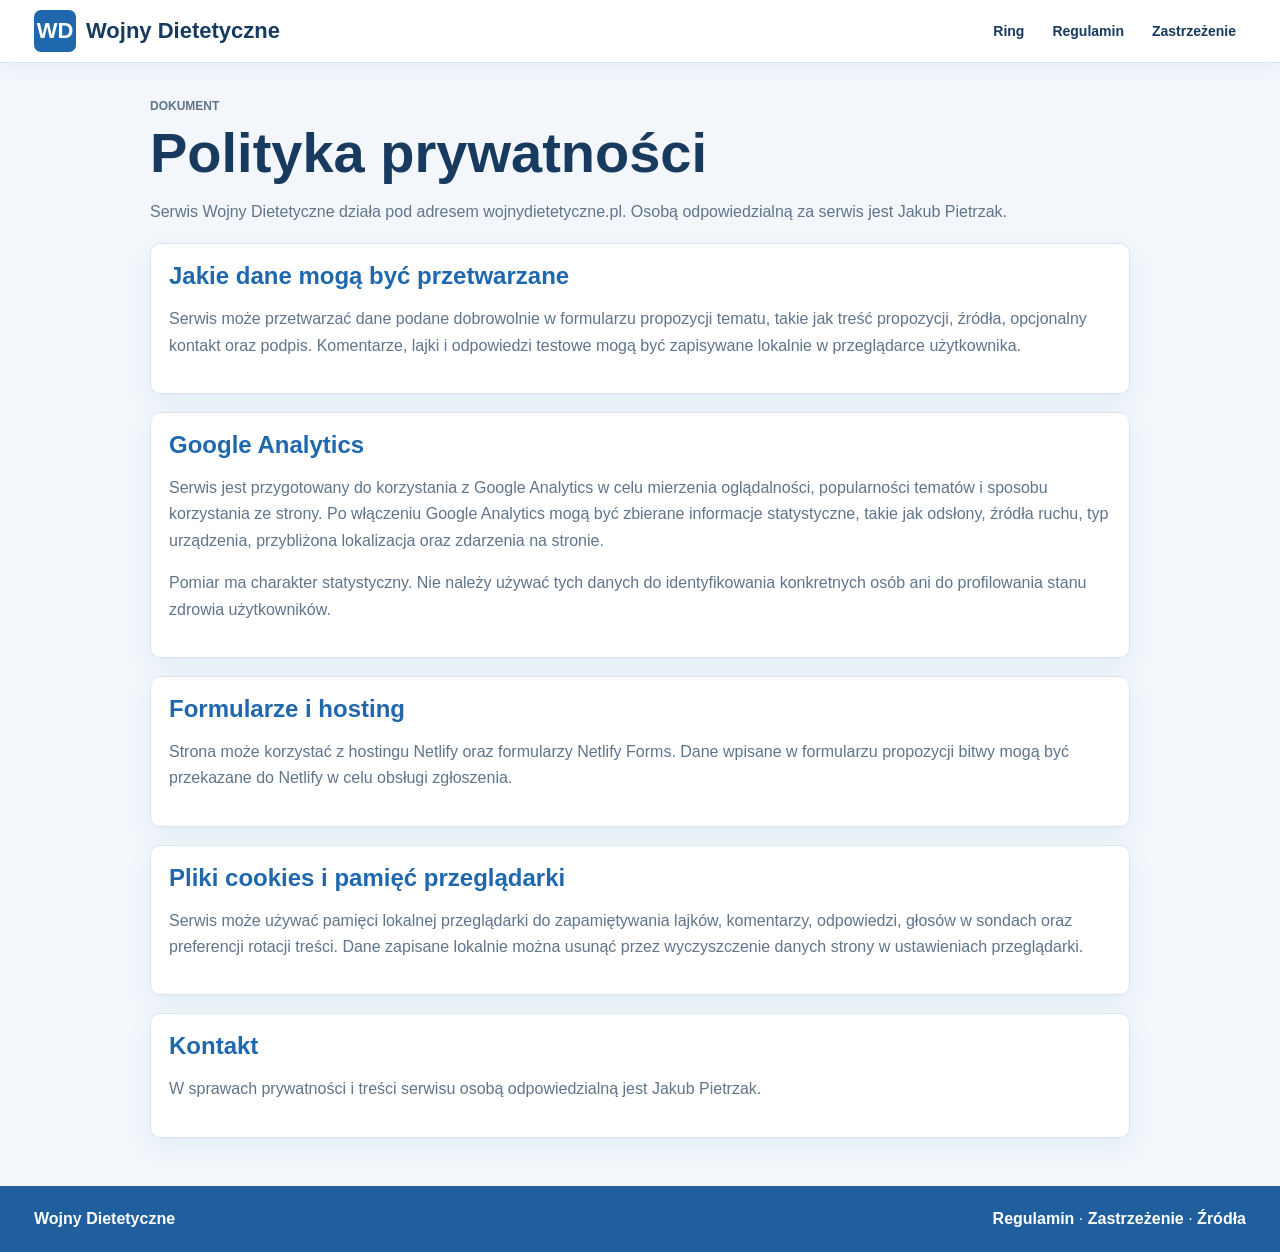
==== polityka-prywatnosci.html @ 00872879 "Add files via upload" ====
<!doctype html>
<html lang="pl">
<head>
  <meta charset="utf-8">
  <meta name="viewport" content="width=device-width, initial-scale=1">
  <title>Polityka prywatności - Wojny Dietetyczne</title>
  <link rel="icon" href="favicon.svg" type="image/svg+xml">
  <link rel="stylesheet" href="styles.css?v=202605041500">
</head>
<body>
  <header class="topbar">
    <a class="brand" href="index.html">
      <span class="brand-mark">WD</span>
      <span>Wojny Dietetyczne</span>
    </a>
    <nav class="nav">
      <a href="index.html#ring">Ring</a>
      <a href="regulamin.html">Regulamin</a>
      <a href="zastrzezenie.html">Zastrzeżenie</a>
    </nav>
  </header>

  <main class="legal-page">
    <p class="eyebrow">Dokument</p>
    <h1>Polityka prywatności</h1>
    <p>Serwis Wojny Dietetyczne działa pod adresem wojnydietetyczne.pl. Osobą odpowiedzialną za serwis jest Jakub Pietrzak.</p>

    <section>
      <h2>Jakie dane mogą być przetwarzane</h2>
      <p>Serwis może przetwarzać dane podane dobrowolnie w formularzu propozycji tematu, takie jak treść propozycji, źródła, opcjonalny kontakt oraz podpis. Komentarze, lajki i odpowiedzi testowe mogą być zapisywane lokalnie w przeglądarce użytkownika.</p>
    </section>

    <section>
      <h2>Google Analytics</h2>
      <p>Serwis jest przygotowany do korzystania z Google Analytics w celu mierzenia oglądalności, popularności tematów i sposobu korzystania ze strony. Po włączeniu Google Analytics mogą być zbierane informacje statystyczne, takie jak odsłony, źródła ruchu, typ urządzenia, przybliżona lokalizacja oraz zdarzenia na stronie.</p>
      <p>Pomiar ma charakter statystyczny. Nie należy używać tych danych do identyfikowania konkretnych osób ani do profilowania stanu zdrowia użytkowników.</p>
    </section>

    <section>
      <h2>Formularze i hosting</h2>
      <p>Strona może korzystać z hostingu Netlify oraz formularzy Netlify Forms. Dane wpisane w formularzu propozycji bitwy mogą być przekazane do Netlify w celu obsługi zgłoszenia.</p>
    </section>

    <section>
      <h2>Pliki cookies i pamięć przeglądarki</h2>
      <p>Serwis może używać pamięci lokalnej przeglądarki do zapamiętywania lajków, komentarzy, odpowiedzi, głosów w sondach oraz preferencji rotacji treści. Dane zapisane lokalnie można usunąć przez wyczyszczenie danych strony w ustawieniach przeglądarki.</p>
    </section>

    <section>
      <h2>Kontakt</h2>
      <p>W sprawach prywatności i treści serwisu osobą odpowiedzialną jest Jakub Pietrzak.</p>
    </section>
  </main>

  <footer class="footer">
    <strong>Wojny Dietetyczne</strong>
    <span><a href="regulamin.html">Regulamin</a> · <a href="zastrzezenie.html">Zastrzeżenie</a> · <a href="zrodla.html">Źródła</a></span>
  </footer>
  <script src="analytics.js?v=202605041500" charset="utf-8"></script>
</body>
</html>
---- styles.css ----
:root {
  --ink: #173a5e;
  --muted: #60748a;
  --line: #d9e3ee;
  --paper: #f3f7fb;
  --panel: #ffffff;
  --red: #d84a55;
  --blue: #1f68ad;
  --gold: #f2b84b;
  --green: #34875d;
  --soft-blue: #eaf3fb;
  --radius: 10px;
  --radius-small: 7px;
  --shadow: 0 10px 24px rgba(30, 78, 120, .08);
}

* {
  box-sizing: border-box;
}

body {
  margin: 0;
  color: var(--ink);
  background: var(--paper);
  font-family: Arial, Helvetica, sans-serif;
}

a {
  color: inherit;
  text-decoration: none;
}

.info-strip {
  display: flex;
  justify-content: center;
  gap: 12px;
  padding: 7px 14px;
  color: white;
  background: #1f5f9d;
  font-size: 13px;
}

.info-strip strong {
  color: var(--gold);
}

.topbar {
  position: sticky;
  top: 0;
  z-index: 10;
  display: flex;
  align-items: center;
  justify-content: space-between;
  gap: 18px;
  padding: 10px clamp(14px, 3vw, 34px);
  border-bottom: 1px solid var(--line);
  background: rgba(255, 255, 255, .96);
  backdrop-filter: blur(10px);
  box-shadow: 0 4px 18px rgba(31, 104, 173, .07);
}

.brand {
  display: flex;
  align-items: center;
  gap: 10px;
  font-size: 22px;
  font-weight: 900;
  letter-spacing: 0;
}

.brand-mark {
  display: grid;
  place-items: center;
  width: 42px;
  height: 42px;
  color: white;
  background: var(--blue);
  border-radius: var(--radius-small);
  font-weight: 900;
}

.nav {
  display: flex;
  flex-wrap: wrap;
  gap: 8px;
  font-size: 14px;
  font-weight: 700;
}

.nav a {
  padding: 9px 10px;
  border-radius: var(--radius-small);
}

.nav a:hover {
  background: var(--soft-blue);
}

.category-nav {
  display: flex;
  justify-content: center;
  gap: 2px;
  overflow-x: auto;
  padding: 0 clamp(14px, 3vw, 34px);
  background: #fff;
  border-bottom: 1px solid var(--line);
  scrollbar-width: none;
}

.category-nav a {
  flex: 0 0 auto;
  padding: 11px 14px;
  color: var(--ink);
  font-size: 13px;
  font-weight: 900;
  text-transform: uppercase;
}

.category-nav a:first-child {
  color: white;
  background: var(--blue);
  border-radius: 0 0 var(--radius-small) var(--radius-small);
}

main {
  width: min(1320px, calc(100% - 24px));
  margin: 0 auto;
}

.hero-news {
  display: grid;
  grid-template-columns: minmax(0, 1fr) 330px;
  gap: 18px;
  align-items: start;
  padding: 12px 0;
}

.hero-main {
  display: grid;
  gap: 18px;
  min-width: 0;
}

.lead-story,
.motto,
.side-promos,
.contradiction-map,
.sources-panel,
.poll-panel,
.comments-panel,
.admin-intro,
.admin-form,
.output-panel {
  background: var(--panel);
  border: 1px solid var(--line);
  border-radius: var(--radius);
  box-shadow: var(--shadow);
}

.lead-link {
  position: relative;
  display: grid;
  aspect-ratio: 16 / 9;
  min-height: 0;
  height: auto;
  overflow: hidden;
  border-radius: inherit;
}

.lead-image {
  position: relative;
  grid-area: 1 / 1;
}

.lead-image::after {
  content: "";
  position: absolute;
  inset: 0;
  z-index: 1;
  background:
    linear-gradient(180deg, rgba(23, 58, 94, .04) 0%, rgba(20, 54, 88, .34) 46%, rgba(12, 34, 58, .82) 100%),
    linear-gradient(90deg, rgba(12, 34, 58, .72) 0%, rgba(12, 34, 58, .18) 62%, rgba(12, 34, 58, .04) 100%);
}

.lead-image img,
.thumb img,
.war-photo img {
  display: block;
  width: 100%;
  height: 100%;
  object-fit: cover;
}

.lead-copy {
  position: relative;
  z-index: 2;
  grid-area: 1 / 1;
  align-self: end;
  width: min(760px, calc(100% - 28px));
  margin: 0 0 clamp(14px, 2vw, 24px) clamp(14px, 2vw, 24px);
  padding: clamp(16px, 3vw, 28px);
  color: white;
  background: linear-gradient(135deg, rgba(18, 54, 88, .78), rgba(31, 104, 173, .48));
  border: 1px solid rgba(255, 255, 255, .18);
  border-radius: var(--radius);
  text-shadow: 0 2px 12px rgba(9, 31, 53, .55);
  backdrop-filter: blur(2px);
}

.lead-copy h1 {
  max-width: 780px;
  margin: 12px 0;
  font-size: clamp(30px, 3.2vw, 44px);
  line-height: 1.04;
}

.lead-copy .scoreline {
  color: #fff;
}

.lead-copy p {
  max-width: 760px;
  margin: 0 0 12px;
  color: rgba(255, 255, 255, .92);
  font-size: 18px;
  line-height: 1.45;
}

.motto {
  padding: 16px;
  border-top: 4px solid var(--blue);
}

.motto h1,
.admin-intro h1 {
  margin: 8px 0 14px;
  font-size: 22px;
  line-height: 1.08;
}

.motto p,
.admin-intro p,
.section-head p,
.poll-panel p,
.output-panel p {
  color: var(--muted);
  line-height: 1.55;
}

.side-promos {
  display: grid;
  grid-template-columns: repeat(2, minmax(0, 1fr));
  gap: 18px;
  min-height: 0;
  padding: 0;
  overflow: hidden;
  background: transparent;
  border: 0;
  box-shadow: none;
}

.right-rail,
.desk-rail {
  display: grid;
  gap: 12px;
  align-content: stretch;
}

.right-rail {
  min-height: 0;
  grid-template-rows: none;
}

.right-rail .motto,
.right-rail .ranking-box {
  min-height: 0;
}

.ranking-box,
.editorial-box {
  padding: 16px;
  background: #fff;
  border: 1px solid var(--line);
  border-top: 4px solid var(--blue);
  border-radius: var(--radius);
  box-shadow: var(--shadow);
}

.ranking-box h2,
.editorial-box h2 {
  margin: 6px 0 12px;
  font-size: 22px;
  line-height: 1.08;
}

#rankingList {
  display: grid;
  gap: 16px;
}

.editorial-box p {
  color: var(--muted);
  line-height: 1.5;
}

.ranking-item {
  display: grid;
  grid-template-columns: 32px 1fr;
  gap: 10px;
  padding: 9px 0;
  border-top: 1px solid var(--line);
}

.ranking-item b {
  color: var(--blue);
  font-size: 28px;
  line-height: 1;
}

.ranking-item span {
  font-weight: 900;
  line-height: 1.18;
}

.ranking-item em {
  grid-column: 2;
  color: var(--muted);
  font-size: 12px;
  font-style: normal;
  font-weight: 700;
}

.topic-card {
  display: grid;
  grid-template-rows: 145px 1fr;
  min-height: 270px;
  overflow: hidden;
  background: white;
  border: 1px solid var(--line);
  border-radius: var(--radius);
  box-shadow: var(--shadow);
}

.topic-card.small {
  grid-template-columns: 120px 1fr;
  grid-template-rows: 1fr;
  min-height: 125px;
  border: 0;
  border-bottom: 1px solid var(--line);
  border-radius: 0;
  box-shadow: none;
}

.topic-card.underlead {
  aspect-ratio: 16 / 9;
  grid-template-rows: 1fr;
  min-height: 0;
}

.topic-card.underlead .thumb,
.topic-card.underlead .card-body {
  grid-area: 1 / 1;
}

.topic-card.underlead .thumb {
  position: relative;
  z-index: 0;
}

.topic-card.underlead .thumb::after {
  content: "";
  position: absolute;
  inset: 0;
  z-index: 1;
  background: linear-gradient(180deg, rgba(23, 58, 94, .02), rgba(12, 34, 58, .78));
}

.topic-card.underlead .card-body {
  position: relative;
  z-index: 2;
  grid-template-rows: auto auto auto auto auto;
  align-self: end;
  align-content: end;
  min-height: 100%;
  padding: 16px;
  color: white;
  text-shadow: 0 2px 10px rgba(9, 31, 53, .52);
}

.topic-card.underlead .card-body strong {
  color: white;
}

.topic-card.underlead .kicker,
.topic-card.underlead .scoreline {
  color: rgba(255, 255, 255, .9);
}

.topic-card.rail {
  grid-template-columns: 132px 1fr;
  grid-template-rows: 1fr;
  column-gap: 14px;
  min-height: 88px;
  border: 0;
  box-shadow: none;
}

.topic-card.rail .card-body {
  padding: 2px 0 0;
  align-content: start;
}

.topic-card.rail .badge,
.topic-card.rail .kicker,
.topic-card.rail .scoreline {
  display: none;
}

.topic-card.rail .card-body strong {
  font-size: 16px;
  line-height: 1.2;
}

.topic-card.rail .thumb {
  border-radius: var(--radius-small);
  overflow: hidden;
}

.topic-card.large {
  min-height: 304px;
}

.topic-card .thumb {
  display: block;
  min-height: 0;
  background: #dfe9f3;
}

.topic-card.small .thumb {
  min-height: 0;
}

.card-body {
  display: grid;
  grid-template-rows: auto auto 1fr auto auto;
  gap: 7px;
  padding: 12px;
}

.card-body strong {
  font-size: 20px;
  line-height: 1.08;
}

.topic-card.small .card-body strong {
  font-size: 15px;
}

.kicker {
  color: var(--muted);
  font-size: 14px;
  line-height: 1.35;
}

.badge {
  display: inline-flex;
  width: fit-content;
  padding: 5px 8px;
  color: white;
  background: var(--blue);
  font-size: 12px;
  font-weight: 900;
  text-transform: uppercase;
  border-radius: var(--radius-small);
}

.scoreline {
  display: flex;
  flex-wrap: wrap;
  gap: 10px;
  color: #f0f0f0;
  font-size: 13px;
  font-weight: 700;
}

.debate-score {
  display: grid;
  gap: 5px;
  align-self: end;
}

.winner-label {
  color: var(--blue);
  font-size: 13px;
  font-weight: 900;
  line-height: 1.15;
}

.score-bars {
  display: flex;
  height: 8px;
  overflow: hidden;
  background: #dce9f5;
  border-radius: 999px;
}

.score-bars i {
  display: block;
  min-width: 4px;
}

.score-bars .side-a {
  background: #2f78bd;
}

.score-bars .side-b {
  background: #cf5c4b;
}

.score-values {
  display: flex;
  justify-content: space-between;
  gap: 8px;
  color: var(--muted);
  font-size: 12px;
  line-height: 1.15;
}

.score-values b {
  font-weight: 900;
}

.lead-copy .debate-score {
  max-width: 430px;
}

.lead-copy .winner-label,
.topic-card.underlead .winner-label {
  color: #fff;
}

.lead-copy .score-bars,
.topic-card.underlead .score-bars {
  background: rgba(255, 255, 255, .3);
}

.lead-copy .score-values,
.topic-card.underlead .score-values {
  color: rgba(255, 255, 255, .92);
}

.debate-score.compact {
  margin-top: 4px;
}

.debate-score.compact .score-values {
  display: none;
}

.topic-card .scoreline,
.poll-panel p {
  color: var(--muted);
}

.topic-card:hover {
  transform: translateY(-2px);
  box-shadow: 0 14px 30px rgba(31, 104, 173, .15);
}

.topic-card {
  transition: transform .18s ease, box-shadow .18s ease;
}

.ticker {
  display: flex;
  gap: 12px;
  align-items: center;
  overflow: hidden;
  padding: 10px 12px;
  background: #1f5f9d;
  color: white;
  border-radius: var(--radius);
}

.ticker span {
  flex: 0 0 auto;
  color: var(--gold);
  font-weight: 900;
}

#tickerItems {
  display: flex;
  gap: 18px;
  overflow-x: auto;
  scrollbar-width: none;
  white-space: nowrap;
  font-size: 14px;
  font-weight: 700;
}

.section-head {
  display: flex;
  align-items: end;
  justify-content: space-between;
  gap: 18px;
  padding: 24px 0 10px;
  margin-bottom: 10px;
  border-bottom: 3px solid var(--blue);
}

.section-head.compact {
  align-items: start;
  padding: 0 0 18px;
}

.section-head h2,
.sources-panel h2,
.poll-panel h2,
.comments-panel h2,
.output-panel h2 {
  margin: 0;
  font-size: clamp(26px, 3vw, 40px);
  line-height: 1.05;
}

.eyebrow {
  margin: 0;
  color: var(--blue);
  font-size: 12px;
  font-weight: 900;
  text-transform: uppercase;
}

.ghost-button,
.primary-button,
.poll-button,
.like-button,
.danger-button {
  border: 0;
  cursor: pointer;
  font: inherit;
  font-weight: 900;
}

.ghost-button {
  padding: 12px 14px;
  background: white;
  border: 1px solid var(--line);
  border-radius: var(--radius-small);
  color: var(--ink);
}

.primary-button {
  padding: 13px 18px;
  color: white;
  background: var(--blue);
  border-radius: var(--radius-small);
}

.danger-button {
  padding: 12px 14px;
  color: white;
  background: #9d3b48;
  border-radius: var(--radius-small);
}

.topic-grid {
  display: grid;
  grid-template-columns: repeat(3, minmax(0, 1fr));
  grid-auto-flow: dense;
  gap: 18px;
}

.topic-grid .topic-card:nth-child(1),
.topic-grid .topic-card:nth-child(6) {
  grid-column: span 1;
}

.news-layout {
  display: block;
}

.editorial-box {
  position: sticky;
  top: 112px;
}

.photo-box {
  position: static;
  border-top-color: var(--red);
}

.load-row {
  display: flex;
  justify-content: center;
  padding: 22px 0 36px;
}

.contradiction-map {
  margin-bottom: 34px;
  padding: clamp(16px, 3vw, 28px);
}

.battle-proposal {
  display: grid;
  grid-template-columns: minmax(260px, .9fr) minmax(320px, 1.4fr);
  gap: 18px;
  margin-bottom: 34px;
  padding: clamp(18px, 3vw, 28px);
  background: white;
  border: 1px solid var(--line);
  border-top: 5px solid var(--blue);
  border-radius: var(--radius);
  box-shadow: var(--shadow);
}

.proposal-copy h2 {
  margin: 6px 0 12px;
  color: var(--blue-dark);
  font-size: clamp(28px, 4vw, 44px);
  line-height: 1;
}

.proposal-copy p {
  color: var(--muted);
  line-height: 1.55;
}

.proposal-form {
  display: grid;
  gap: 10px;
}

.proposal-form label {
  display: grid;
  gap: 6px;
  color: var(--blue-dark);
  font-weight: 900;
}

.proposal-row {
  display: grid;
  grid-template-columns: repeat(2, minmax(0, 1fr));
  gap: 10px;
}

.hidden-field {
  display: none;
}

.proposal-status {
  min-height: 20px;
  margin: 0;
  color: #2c7d55;
  font-weight: 900;
  line-height: 1.35;
}

.map-nodes {
  display: grid;
  grid-template-columns: repeat(7, minmax(0, 1fr));
  gap: 10px;
  margin-bottom: 18px;
}

.map-node {
  min-height: 92px;
  padding: 12px;
  color: white;
  background: var(--blue);
  border-radius: var(--radius);
}

.map-node strong {
  display: block;
  margin-bottom: 8px;
  font-size: 20px;
}

.map-node span {
  font-size: 12px;
  font-weight: 700;
}

.tone-1 { background: var(--red); }
.tone-2 { background: var(--blue); }
.tone-3 { background: var(--green); }
.tone-4 { background: #6f6db2; }

.map-links {
  display: grid;
  grid-template-columns: repeat(2, minmax(0, 1fr));
  gap: 8px;
}

.map-link {
  display: grid;
  grid-template-columns: 1fr auto 1fr;
  align-items: center;
  gap: 10px;
  padding: 10px;
  background: #f8fbfe;
  border: 1px solid var(--line);
  border-radius: var(--radius-small);
  font-size: 13px;
}

.map-link em {
  color: var(--red);
  font-style: normal;
  font-weight: 900;
}

.detail-shell {
  padding: 18px 0 34px;
}

.war-hero {
  display: grid;
  grid-template-columns: minmax(0, 1.2fr) minmax(320px, .8fr);
  min-height: 460px;
  background: linear-gradient(135deg, #1f5f9d, #173a5e);
  border-radius: var(--radius);
  overflow: hidden;
  box-shadow: var(--shadow);
}

.war-photo {
  min-height: 360px;
  background: #dfe9f3;
}

.war-title {
  display: flex;
  flex-direction: column;
  justify-content: center;
  gap: 12px;
  padding: clamp(22px, 4vw, 42px);
  color: white;
}

.war-title h1 {
  margin: 0;
  font-size: clamp(36px, 5vw, 64px);
  line-height: .95;
}

.war-title h2 {
  max-width: 720px;
  margin: 0;
  color: #f5b301;
  font-size: clamp(20px, 2.4vw, 31px);
  line-height: 1.15;
}

.war-title p {
  line-height: 1.55;
}

.versus {
  display: grid;
  grid-template-columns: 1fr auto 1fr;
  align-items: center;
  gap: 12px;
  margin-top: 10px;
  font-weight: 900;
}

.versus span {
  padding: 14px;
  text-align: center;
  background: rgba(255,255,255,.1);
  border-radius: var(--radius-small);
}

.versus b {
  display: grid;
  place-items: center;
  width: 54px;
  height: 54px;
  border-radius: 50%;
  color: var(--ink);
  background: var(--gold);
}

.argument-ring {
  display: grid;
  grid-template-columns: repeat(2, minmax(0, 1fr));
  gap: 14px;
  margin: 14px 0;
}

.corner {
  padding: clamp(18px, 3vw, 28px);
  background: white;
  border: 1px solid var(--line);
  border-radius: var(--radius);
  box-shadow: var(--shadow);
}

.corner h2 {
  margin: 0 0 16px;
  font-size: 28px;
}

.corner h3 {
  margin: -8px 0 18px;
  color: var(--muted);
  font-size: 15px;
  line-height: 1.3;
}

.corner p {
  padding: 13px 0;
  margin: 0;
  border-top: 1px solid var(--line);
  line-height: 1.5;
}

.corner.red {
  border-top: 6px solid var(--blue);
}

.corner.blue {
  border-top: 6px solid #75a9d8;
}

.conflict-panel {
  display: grid;
  grid-template-columns: minmax(0, 1fr) minmax(280px, .52fr);
  gap: 14px;
  margin: 14px 0;
}

.conflict-panel > div,
.conflict-panel > aside {
  padding: clamp(18px, 3vw, 28px);
  background: white;
  border: 1px solid var(--line);
  border-radius: var(--radius);
  box-shadow: var(--shadow);
}

.conflict-panel > div {
  border-top: 6px solid var(--gold);
}

.conflict-panel > aside {
  color: white;
  background: linear-gradient(135deg, #1f5f9d, #173a5e);
  border-color: transparent;
}

.conflict-panel h2 {
  margin: 0 0 14px;
  font-size: 28px;
}

.conflict-panel p {
  margin: 0;
  padding: 12px 0;
  border-top: 1px solid var(--line);
  line-height: 1.5;
}

.conflict-panel aside p {
  border-color: rgba(255, 255, 255, .18);
}

.conflict-panel strong {
  display: block;
  margin-top: 18px;
  padding: 14px;
  color: var(--ink);
  background: var(--gold);
  border-radius: var(--radius-small);
  line-height: 1.35;
}

.sources-panel,
.poll-panel,
.comments-panel,
.admin-intro,
.admin-form,
.output-panel {
  margin-top: 14px;
  padding: clamp(18px, 3vw, 28px);
}

.source-list {
  display: grid;
  grid-template-columns: repeat(3, minmax(0, 1fr));
  gap: 10px;
  margin-top: 16px;
}

.source-list a {
  padding: 14px;
  background: #f8fbfe;
  border-left: 5px solid var(--blue);
  border-radius: var(--radius-small);
  font-weight: 800;
  line-height: 1.35;
}

.poll-actions {
  display: grid;
  grid-template-columns: repeat(2, minmax(0, 1fr));
  gap: 10px;
  margin: 16px 0;
}

.poll-button {
  padding: 16px;
  color: white;
  background: var(--blue);
  border-radius: var(--radius-small);
}

.poll-button:first-child {
  background: #2f78ba;
}

.poll-button:disabled {
  opacity: .7;
  cursor: default;
}

.poll-bars {
  display: grid;
  gap: 10px;
}

.poll-bars div {
  position: relative;
  display: grid;
  grid-template-columns: 1fr auto;
  gap: 10px;
  padding: 11px;
  overflow: hidden;
  background: #edf4fb;
  border-radius: var(--radius-small);
  font-weight: 900;
}

.poll-bars i {
  position: absolute;
  inset: 0 auto 0 0;
  z-index: 0;
  background: rgba(31, 104, 173, .16);
}

.poll-bars span,
.poll-bars strong {
  z-index: 1;
}

.comment-form,
.admin-form {
  display: grid;
  gap: 10px;
}

.comment-form {
  grid-template-columns: 220px 1fr auto;
  margin: 16px 0;
}

.comment-side-picker {
  grid-column: 1 / -1;
  display: grid;
  grid-template-columns: repeat(2, minmax(0, 1fr));
  gap: 10px;
  border: 0;
  padding: 0;
  margin: 0;
}

.comment-side-picker legend {
  grid-column: 1 / -1;
  margin-bottom: 2px;
  font-weight: 900;
}

.comment-side-picker label {
  display: flex;
  align-items: center;
  gap: 8px;
  padding: 12px;
  border: 1px solid var(--line);
  background: #f8fbfe;
  border-radius: var(--radius-small);
  font-weight: 900;
  cursor: pointer;
}

.comment-side-picker input {
  width: auto;
}

input,
textarea {
  width: 100%;
  border: 1px solid var(--line);
  padding: 12px;
  font: inherit;
  background: white;
  border-radius: var(--radius-small);
  color: var(--ink);
}

textarea {
  min-height: 120px;
  resize: vertical;
}

.comment-list {
  display: grid;
  gap: 10px;
}

.comment-columns {
  display: grid;
  grid-template-columns: repeat(2, minmax(0, 1fr));
  gap: 14px;
  align-items: start;
}

.comment-column {
  display: grid;
  gap: 10px;
  min-width: 0;
}

.comment-column-head {
  border-top: 5px solid var(--blue);
  padding: 12px;
  background: #f8fbfe;
  border-left: 1px solid var(--line);
  border-right: 1px solid var(--line);
  border-bottom: 1px solid var(--line);
  border-radius: var(--radius) var(--radius) 0 0;
}

.comment-column.red .comment-column-head {
  border-top-color: var(--blue);
}

.comment-column.blue .comment-column-head {
  border-top-color: #75a9d8;
}

.comment-column-head span,
.comment-column-head small {
  display: block;
  color: var(--muted);
  font-weight: 900;
}

.comment-column-head h3 {
  margin: 5px 0;
  font-size: 20px;
  line-height: 1.1;
}

.comment {
  display: grid;
  grid-template-columns: 1fr auto;
  gap: 14px;
  padding: 14px;
  background: #f8fbfe;
  border: 1px solid var(--line);
  border-radius: var(--radius-small);
}

.comment.top-comment {
  background: white;
  border-color: #c7d9ea;
  box-shadow: 0 10px 22px rgba(31, 104, 173, .11);
}

.comment em {
  display: inline-block;
  margin-bottom: 6px;
  color: var(--blue);
  font-style: normal;
  font-size: 12px;
  font-weight: 900;
  text-transform: uppercase;
}

.comment p {
  margin: 6px 0 0;
  color: var(--muted);
  line-height: 1.45;
}

.reply-thread {
  display: grid;
  gap: 8px;
  margin-top: 12px;
  padding-left: 12px;
  border-left: 3px solid #c9dceb;
}

.comment-reply {
  padding: 10px;
  background: white;
  border: 1px solid var(--line);
  border-radius: var(--radius-small);
}

.comment-reply strong {
  color: var(--blue);
  font-size: 14px;
}

.comment-reply p {
  margin-top: 4px;
  font-size: 14px;
}

.reply-form {
  display: grid;
  grid-template-columns: 120px 1fr auto;
  gap: 7px;
  align-items: start;
}

.reply-form input {
  padding: 10px;
  font-size: 13px;
}

.reply-form button {
  padding: 10px 12px;
  color: white;
  background: #366f9f;
  border-radius: var(--radius-small);
  font-size: 13px;
  font-weight: 900;
}

.empty-comments {
  margin: 0;
  padding: 14px;
  color: var(--muted);
  background: #f8fbfe;
  border: 1px dashed var(--line);
  border-radius: var(--radius-small);
}

.like-button {
  display: inline-flex;
  align-items: center;
  gap: 6px;
  align-self: start;
  padding: 10px 12px;
  color: white;
  background: var(--blue);
  border-radius: var(--radius-small);
}

.like-button span {
  font-size: 16px;
  line-height: 1;
}

.like-button:disabled {
  opacity: .58;
  cursor: default;
  background: #7f97ad;
}

.admin-shell {
  max-width: 920px;
  padding: 22px 0 38px;
}

.admin-form label {
  display: grid;
  gap: 7px;
  font-weight: 900;
}

#generatedOutput {
  min-height: 360px;
  font-family: Consolas, monospace;
  font-size: 13px;
}

.editor-shell {
  width: min(1380px, calc(100% - 24px));
  padding: 18px 0 42px;
}

.editor-intro {
  display: flex;
  align-items: end;
  justify-content: space-between;
  gap: 18px;
  padding: 18px;
  background: white;
  border: 1px solid var(--line);
  border-top: 5px solid var(--blue);
  border-radius: var(--radius);
  box-shadow: var(--shadow);
}

.editor-intro h1 {
  margin: 6px 0 8px;
  font-size: clamp(30px, 4vw, 48px);
  line-height: 1;
}

.editor-intro p {
  max-width: 780px;
  margin: 0;
  color: var(--muted);
  line-height: 1.5;
}

.editor-actions {
  display: flex;
  flex-wrap: wrap;
  gap: 8px;
}

.editor-grid {
  display: grid;
  grid-template-columns: 270px minmax(0, 1fr) 330px;
  gap: 12px;
  margin-top: 12px;
}

.topic-manager,
.editor-form,
.editor-preview {
  background: white;
  border: 1px solid var(--line);
  border-radius: var(--radius);
  box-shadow: var(--shadow);
}

.topic-manager,
.editor-preview {
  align-self: start;
  position: sticky;
  top: 112px;
  padding: 14px;
}

.manager-head {
  display: flex;
  align-items: center;
  justify-content: space-between;
  gap: 12px;
}

.manager-head h2,
.editor-preview h2,
.export-box h2 {
  margin: 0 0 10px;
  font-size: 22px;
}

.manager-head span {
  color: var(--muted);
  font-size: 12px;
  font-weight: 900;
}

.topic-list-editor {
  display: grid;
  gap: 7px;
  margin-top: 10px;
  max-height: 68vh;
  overflow: auto;
}

.editor-topic {
  display: grid;
  gap: 5px;
  width: 100%;
  padding: 10px;
  text-align: left;
  background: #f8fbfe;
  border: 1px solid var(--line);
  border-radius: var(--radius-small);
  cursor: pointer;
}

.editor-topic.active {
  background: var(--soft-blue);
  border-color: var(--blue);
}

.editor-topic strong {
  line-height: 1.15;
}

.editor-topic span {
  color: var(--muted);
  font-size: 12px;
  font-weight: 900;
}

.editor-form {
  display: grid;
  gap: 12px;
  padding: 16px;
}

.editor-form label {
  display: grid;
  gap: 7px;
  font-weight: 900;
}

.editor-subsection {
  display: grid;
  gap: 12px;
  padding: 14px;
  background: #f8fbfe;
  border: 1px solid var(--line);
  border-radius: var(--radius);
}

.editor-subsection h2 {
  margin: 0;
  font-size: 22px;
}

.field-hint {
  margin: -4px 0 2px;
  color: var(--muted);
  font-size: 13px;
  line-height: 1.35;
}

.editor-form textarea {
  min-height: 92px;
}

.form-row {
  display: grid;
  gap: 10px;
}

.form-row.two {
  grid-template-columns: repeat(2, minmax(0, 1fr));
}

.form-row.three {
  grid-template-columns: repeat(3, minmax(0, 1fr));
}

select {
  width: 100%;
  border: 1px solid var(--line);
  padding: 12px;
  font: inherit;
  background: white;
  border-radius: var(--radius-small);
  color: var(--ink);
}

.editor-savebar {
  display: flex;
  align-items: center;
  gap: 12px;
  position: sticky;
  bottom: 0;
  padding: 12px 0 0;
  background: white;
  border-top: 1px solid var(--line);
  border-radius: 0 0 var(--radius) var(--radius);
}

#saveStatus {
  color: var(--green);
  font-weight: 900;
}

.editor-card-preview {
  min-height: 280px;
  margin-bottom: 14px;
}

.export-box {
  padding-top: 14px;
  margin-top: 14px;
  border-top: 1px solid var(--line);
}

.export-box p {
  color: var(--muted);
  line-height: 1.45;
}

#exportOutput,
#importInput {
  min-height: 160px;
  margin-top: 10px;
  font-family: Consolas, monospace;
  font-size: 12px;
}

.footer {
  display: flex;
  justify-content: space-between;
  gap: 16px;
  padding: 24px clamp(14px, 3vw, 34px);
  color: white;
  background: #1f5f9d;
}

.footer a {
  color: white;
  font-weight: 900;
}

.legal-page {
  width: min(980px, calc(100% - 28px));
  padding: 34px 0 48px;
}

.legal-page h1 {
  margin: 8px 0 18px;
  color: var(--blue-dark);
  font-size: clamp(34px, 5vw, 56px);
  line-height: 1;
}

.legal-page section {
  margin-top: 18px;
  padding: 18px;
  background: white;
  border: 1px solid var(--line);
  border-radius: var(--radius);
  box-shadow: 0 10px 24px rgba(31, 104, 173, .08);
}

.legal-page h2 {
  margin: 0 0 10px;
  color: var(--blue);
  font-size: 24px;
}

.legal-page p {
  color: var(--muted);
  line-height: 1.65;
}

.reference-list {
  display: grid;
  gap: 10px;
}

.reference-list a {
  padding: 12px;
  background: #f8fbfe;
  border-left: 5px solid var(--blue);
  border-radius: var(--radius-small);
  font-weight: 900;
}

@media (max-width: 1040px) {
  .hero-news,
  .war-hero,
  .news-layout,
  .editor-grid {
    grid-template-columns: 1fr;
  }

  .desk-rail {
    display: none;
  }

  .topic-manager,
  .editor-preview {
    position: static;
  }

  .side-promos,
  .topic-grid {
    grid-template-columns: repeat(2, minmax(0, 1fr));
  }

  .side-promos,
  .right-rail {
    min-height: 0;
    grid-template-rows: none;
  }

  .topic-card.small {
    grid-template-columns: 130px 1fr;
  }

  .topic-card.rail {
    grid-template-columns: 150px 1fr;
    min-height: 104px;
  }

  .map-nodes {
    grid-template-columns: repeat(4, minmax(0, 1fr));
  }
}

@media (max-width: 720px) {
  main {
    width: min(100% - 20px, 1220px);
  }

  .topbar,
  .footer,
  .section-head,
  .editor-intro,
  .battle-proposal,
  .argument-ring,
  .conflict-panel,
  .poll-actions,
  .comment-form,
  .comment-side-picker,
  .comment-columns,
  .comment,
  .reply-form,
  .map-links {
    grid-template-columns: 1fr;
  }

  .topbar,
  .footer,
  .section-head,
  .editor-intro {
    align-items: start;
    flex-direction: column;
  }

  .form-row.two,
  .form-row.three {
    grid-template-columns: 1fr;
  }

  .lead-link {
    min-height: 0;
  }

  .side-promos,
  .topic-grid,
  .proposal-row,
  .source-list,
  .map-nodes {
    grid-template-columns: 1fr;
  }

  .topic-card {
    grid-template-rows: 190px 1fr;
    min-height: 0;
  }

  .topic-card.small,
  .topic-card.rail {
    grid-template-columns: 130px 1fr;
    min-height: 130px;
  }

  .topic-card.underlead {
    grid-template-rows: 1fr;
    min-height: 0;
  }

  .topic-grid .topic-card:nth-child(1),
  .topic-grid .topic-card:nth-child(6) {
    grid-column: span 1;
  }

  .map-link {
    grid-template-columns: 1fr;
  }

  .war-title h1,
  .lead-copy h1 {
    font-size: 36px;
  }
}
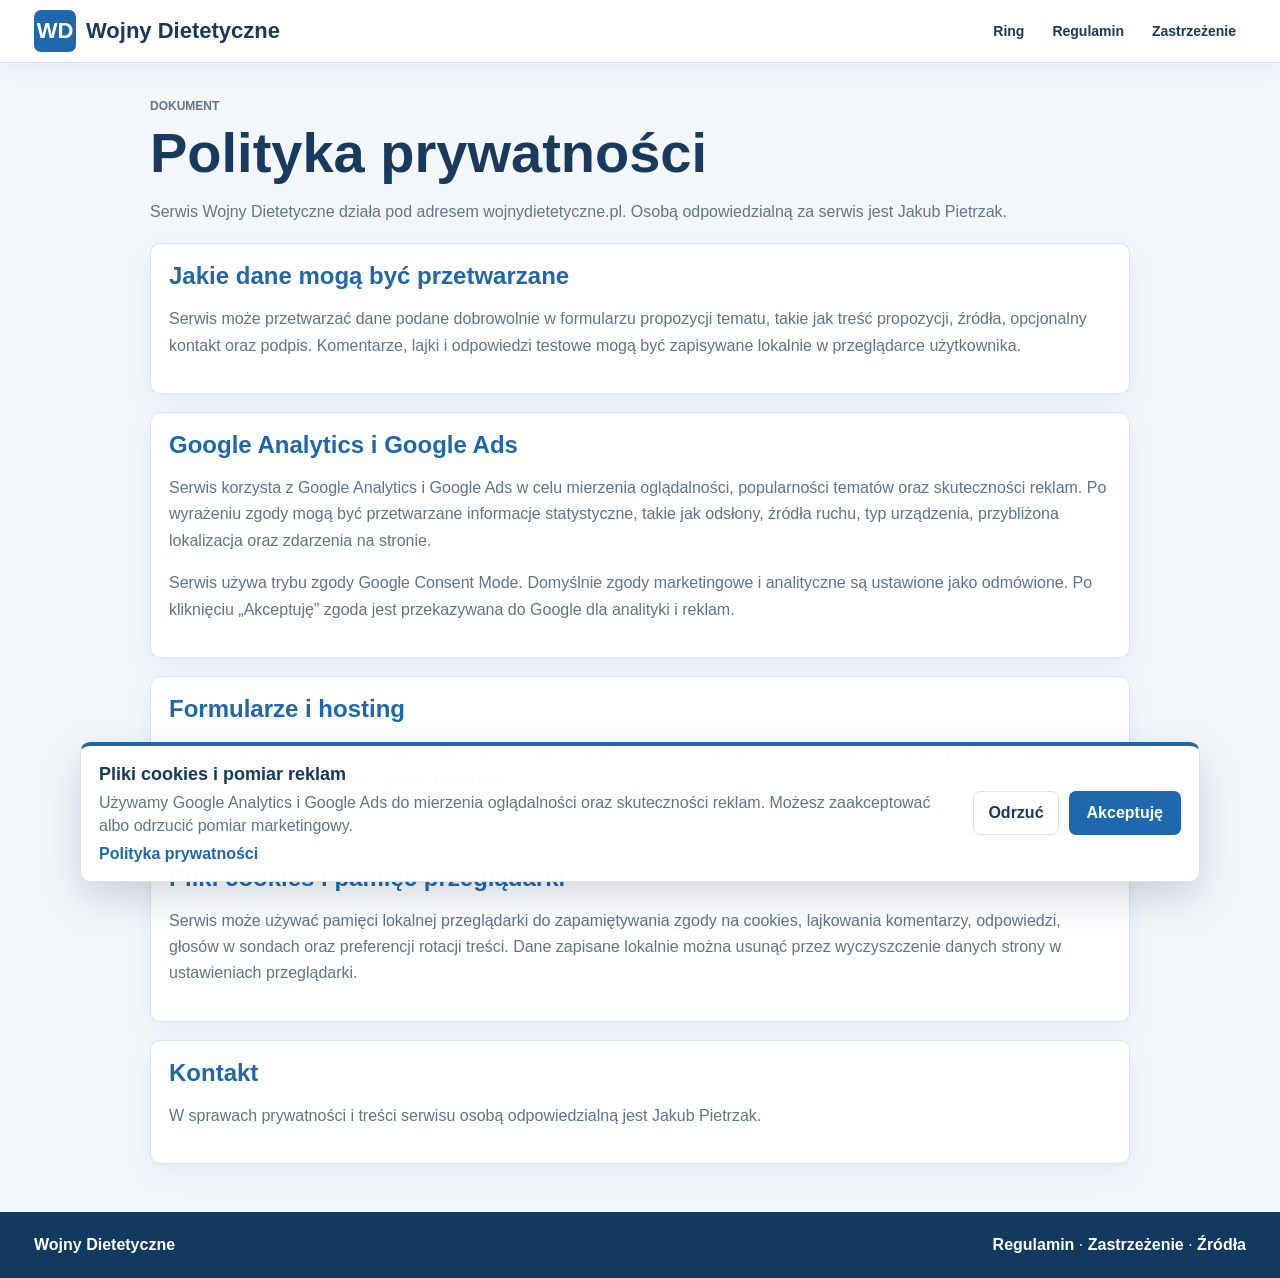
==== commit aa18f72f: "Add files via upload" ====
--- a/polityka-prywatnosci.html
+++ b/polityka-prywatnosci.html
@@ -5,7 +5,7 @@
   <meta name="viewport" content="width=device-width, initial-scale=1">
   <title>Polityka prywatności - Wojny Dietetyczne</title>
   <link rel="icon" href="favicon.svg" type="image/svg+xml">
-  <link rel="stylesheet" href="styles.css?v=202605041500">
+  <link rel="stylesheet" href="styles.css?v=202605061145">
 </head>
 <body>
   <header class="topbar">
@@ -31,9 +31,9 @@
     </section>
 
     <section>
-      <h2>Google Analytics</h2>
-      <p>Serwis jest przygotowany do korzystania z Google Analytics w celu mierzenia oglądalności, popularności tematów i sposobu korzystania ze strony. Po włączeniu Google Analytics mogą być zbierane informacje statystyczne, takie jak odsłony, źródła ruchu, typ urządzenia, przybliżona lokalizacja oraz zdarzenia na stronie.</p>
-      <p>Pomiar ma charakter statystyczny. Nie należy używać tych danych do identyfikowania konkretnych osób ani do profilowania stanu zdrowia użytkowników.</p>
+      <h2>Google Analytics i Google Ads</h2>
+      <p>Serwis korzysta z Google Analytics i Google Ads w celu mierzenia oglądalności, popularności tematów oraz skuteczności reklam. Po wyrażeniu zgody mogą być przetwarzane informacje statystyczne, takie jak odsłony, źródła ruchu, typ urządzenia, przybliżona lokalizacja oraz zdarzenia na stronie.</p>
+      <p>Serwis używa trybu zgody Google Consent Mode. Domyślnie zgody marketingowe i analityczne są ustawione jako odmówione. Po kliknięciu „Akceptuję” zgoda jest przekazywana do Google dla analityki i reklam.</p>
     </section>
 
     <section>
@@ -43,7 +43,7 @@
 
     <section>
       <h2>Pliki cookies i pamięć przeglądarki</h2>
-      <p>Serwis może używać pamięci lokalnej przeglądarki do zapamiętywania lajków, komentarzy, odpowiedzi, głosów w sondach oraz preferencji rotacji treści. Dane zapisane lokalnie można usunąć przez wyczyszczenie danych strony w ustawieniach przeglądarki.</p>
+      <p>Serwis może używać pamięci lokalnej przeglądarki do zapamiętywania zgody na cookies, lajkowania komentarzy, odpowiedzi, głosów w sondach oraz preferencji rotacji treści. Dane zapisane lokalnie można usunąć przez wyczyszczenie danych strony w ustawieniach przeglądarki.</p>
     </section>
 
     <section>
@@ -56,6 +56,6 @@
     <strong>Wojny Dietetyczne</strong>
     <span><a href="regulamin.html">Regulamin</a> · <a href="zastrzezenie.html">Zastrzeżenie</a> · <a href="zrodla.html">Źródła</a></span>
   </footer>
-  <script src="analytics.js?v=202605041500" charset="utf-8"></script>
+  <script src="analytics.js?v=202605061130" charset="utf-8"></script>
 </body>
 </html>
--- a/styles.css
+++ b/styles.css
@@ -4,8 +4,11 @@
   --line: #d9e3ee;
   --paper: #f3f7fb;
   --panel: #ffffff;
-  --red: #d84a55;
+  --red: #2aa6a1;
   --blue: #1f68ad;
+  --navy: #12395f;
+  --sky: #5ca6df;
+  --aqua: #2aa6a1;
   --gold: #f2b84b;
   --green: #34875d;
   --soft-blue: #eaf3fb;
@@ -36,7 +39,7 @@
   gap: 12px;
   padding: 7px 14px;
   color: white;
-  background: #1f5f9d;
+  background: var(--navy);
   font-size: 13px;
 }
 
@@ -510,11 +513,11 @@
 }
 
 .score-bars .side-a {
-  background: #2f78bd;
+  background: var(--sky);
 }
 
 .score-bars .side-b {
-  background: #cf5c4b;
+  background: var(--aqua);
 }
 
 .score-values {
@@ -541,7 +544,7 @@
 
 .lead-copy .score-bars,
 .topic-card.underlead .score-bars {
-  background: rgba(255, 255, 255, .3);
+  background: rgba(255, 255, 255, .35);
 }
 
 .lead-copy .score-values,
@@ -577,7 +580,7 @@
   align-items: center;
   overflow: hidden;
   padding: 10px 12px;
-  background: #1f5f9d;
+  background: linear-gradient(135deg, var(--navy), #205a91);
   color: white;
   border-radius: var(--radius);
 }
@@ -660,7 +663,7 @@
 .danger-button {
   padding: 12px 14px;
   color: white;
-  background: #9d3b48;
+  background: #55738f;
   border-radius: var(--radius-small);
 }
 
@@ -756,6 +759,20 @@
   line-height: 1.35;
 }
 
+.photo-tools {
+  display: flex;
+  align-items: center;
+  gap: 10px;
+  margin-top: -4px;
+}
+
+#photoStatus {
+  color: #2c7d55;
+  font-size: 13px;
+  font-weight: 900;
+  line-height: 1.35;
+}
+
 .map-nodes {
   display: grid;
   grid-template-columns: repeat(7, minmax(0, 1fr));
@@ -819,7 +836,7 @@
   display: grid;
   grid-template-columns: minmax(0, 1.2fr) minmax(320px, .8fr);
   min-height: 460px;
-  background: linear-gradient(135deg, #1f5f9d, #173a5e);
+  background: linear-gradient(135deg, var(--blue), var(--navy));
   border-radius: var(--radius);
   overflow: hidden;
   box-shadow: var(--shadow);
@@ -947,7 +964,7 @@
 
 .conflict-panel > aside {
   color: white;
-  background: linear-gradient(135deg, #1f5f9d, #173a5e);
+  background: linear-gradient(135deg, var(--blue), var(--navy));
   border-color: transparent;
 }
 
@@ -1512,12 +1529,57 @@
   gap: 16px;
   padding: 24px clamp(14px, 3vw, 34px);
   color: white;
-  background: #1f5f9d;
+  background: var(--navy);
 }
 
 .footer a {
   color: white;
   font-weight: 900;
+}
+
+.cookie-consent {
+  position: fixed;
+  left: 18px;
+  right: 18px;
+  bottom: 18px;
+  z-index: 1000;
+  display: grid;
+  grid-template-columns: minmax(0, 1fr) auto;
+  gap: 18px;
+  align-items: center;
+  max-width: 1120px;
+  margin: 0 auto;
+  padding: 18px;
+  background: rgba(255, 255, 255, .98);
+  border: 1px solid var(--line);
+  border-top: 4px solid var(--blue);
+  border-radius: var(--radius);
+  box-shadow: 0 16px 40px rgba(20, 49, 82, .18);
+}
+
+.cookie-consent strong {
+  display: block;
+  margin-bottom: 6px;
+  color: var(--ink);
+  font-size: 18px;
+}
+
+.cookie-consent p {
+  margin: 0 0 8px;
+  color: var(--muted);
+  line-height: 1.45;
+}
+
+.cookie-consent a {
+  color: var(--blue);
+  font-weight: 900;
+}
+
+.cookie-actions {
+  display: flex;
+  gap: 10px;
+  align-items: center;
+  white-space: nowrap;
 }
 
 .legal-page {
@@ -1610,6 +1672,13 @@
 @media (max-width: 720px) {
   main {
     width: min(100% - 20px, 1220px);
+  }
+
+  .info-strip {
+    align-items: center;
+    justify-content: flex-start;
+    overflow-x: auto;
+    white-space: nowrap;
   }
 
   .topbar,
@@ -1643,7 +1712,25 @@
   }
 
   .lead-link {
-    min-height: 0;
+    aspect-ratio: auto;
+    min-height: 430px;
+  }
+
+  .lead-copy {
+    width: calc(100% - 20px);
+    margin: 0 10px 10px;
+    padding: 14px;
+  }
+
+  .lead-copy h1 {
+    margin: 8px 0;
+    font-size: 30px;
+    line-height: 1.02;
+  }
+
+  .lead-copy p {
+    font-size: 15px;
+    line-height: 1.35;
   }
 
   .side-promos,
@@ -1667,7 +1754,20 @@
 
   .topic-card.underlead {
     grid-template-rows: 1fr;
+    aspect-ratio: 4 / 3;
     min-height: 0;
+  }
+
+  .topic-card.underlead .card-body {
+    padding: 12px;
+  }
+
+  .topic-card.underlead .kicker {
+    display: none;
+  }
+
+  .topic-card.underlead .card-body strong {
+    font-size: 18px;
   }
 
   .topic-grid .topic-card:nth-child(1),
@@ -1681,6 +1781,103 @@
 
   .war-title h1,
   .lead-copy h1 {
-    font-size: 36px;
-  }
-}
+    font-size: 30px;
+  }
+
+  .war-hero {
+    min-height: 0;
+  }
+
+  .war-photo {
+    min-height: 230px;
+  }
+
+  .war-title {
+    padding: 18px;
+  }
+
+  .war-title h2 {
+    font-size: 21px;
+  }
+
+  .versus {
+    grid-template-columns: 1fr;
+  }
+
+  .versus b {
+    width: 46px;
+    height: 46px;
+    margin: -4px auto;
+  }
+
+  .score-values,
+  .scoreline {
+    font-size: 12px;
+  }
+
+  .cookie-consent {
+    grid-template-columns: 1fr;
+    left: 10px;
+    right: 10px;
+    bottom: 10px;
+  }
+
+  .cookie-actions {
+    justify-content: stretch;
+  }
+
+  .cookie-actions button {
+    flex: 1;
+  }
+}
+
+@media (max-width: 430px) {
+  main {
+    width: min(100% - 14px, 1220px);
+  }
+
+  .brand {
+    font-size: 18px;
+  }
+
+  .brand-mark {
+    width: 36px;
+    height: 36px;
+  }
+
+  .nav a {
+    padding: 8px 6px;
+    font-size: 13px;
+  }
+
+  .lead-link {
+    min-height: 450px;
+  }
+
+  .lead-copy h1 {
+    font-size: 27px;
+  }
+
+  .topic-card {
+    grid-template-rows: 165px 1fr;
+  }
+
+  .topic-card.small,
+  .topic-card.rail {
+    grid-template-columns: 112px 1fr;
+    min-height: 112px;
+  }
+
+  .topic-card.rail .card-body strong {
+    font-size: 14px;
+  }
+
+  .comment {
+    gap: 10px;
+    padding: 12px;
+  }
+
+  .reply-thread {
+    padding-left: 8px;
+  }
+}
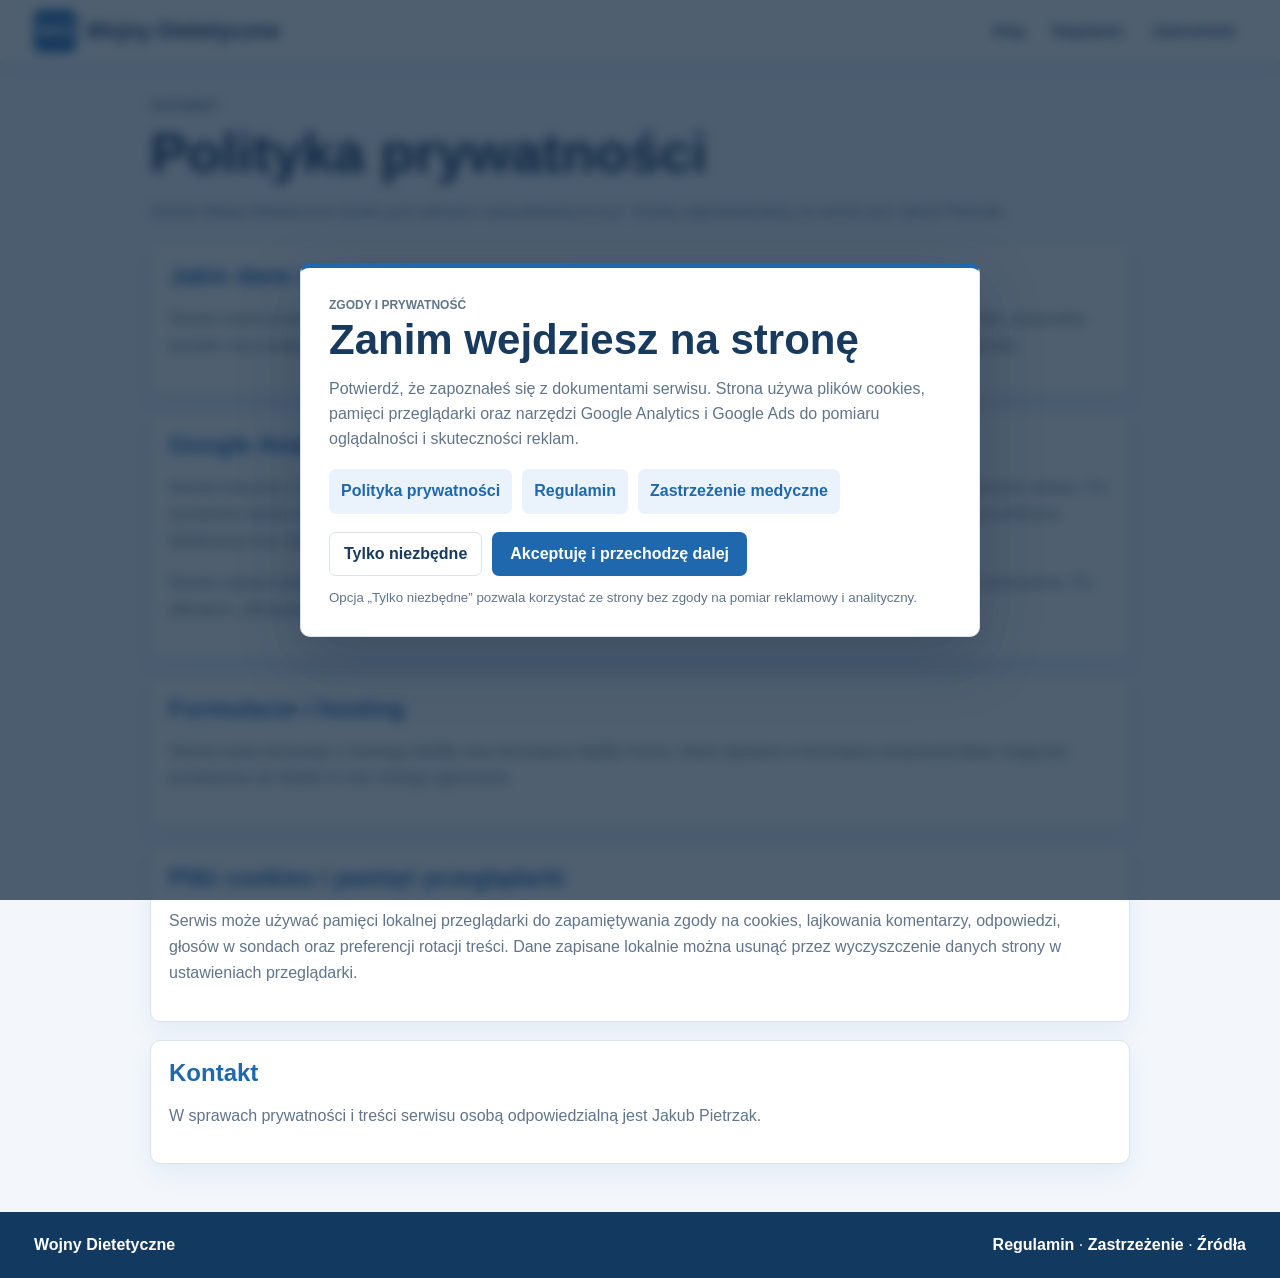
==== commit c0b95f72: "Add files via upload" ====
--- a/polityka-prywatnosci.html
+++ b/polityka-prywatnosci.html
@@ -5,7 +5,7 @@
   <meta name="viewport" content="width=device-width, initial-scale=1">
   <title>Polityka prywatności - Wojny Dietetyczne</title>
   <link rel="icon" href="favicon.svg" type="image/svg+xml">
-  <link rel="stylesheet" href="styles.css?v=202605061145">
+  <link rel="stylesheet" href="styles.css?v=202605061205">
 </head>
 <body>
   <header class="topbar">
@@ -56,6 +56,6 @@
     <strong>Wojny Dietetyczne</strong>
     <span><a href="regulamin.html">Regulamin</a> · <a href="zastrzezenie.html">Zastrzeżenie</a> · <a href="zrodla.html">Źródła</a></span>
   </footer>
-  <script src="analytics.js?v=202605061130" charset="utf-8"></script>
+  <script src="analytics.js?v=202605061205" charset="utf-8"></script>
 </body>
 </html>
--- a/styles.css
+++ b/styles.css
@@ -1537,12 +1537,21 @@
   font-weight: 900;
 }
 
+.consent-locked,
+.consent-locked body {
+  overflow: hidden;
+}
+
+.cookie-consent,
+.cookie-consent-modal {
+  position: fixed;
+  z-index: 1000;
+}
+
 .cookie-consent {
-  position: fixed;
   left: 18px;
   right: 18px;
   bottom: 18px;
-  z-index: 1000;
   display: grid;
   grid-template-columns: minmax(0, 1fr) auto;
   gap: 18px;
@@ -1580,6 +1589,63 @@
   gap: 10px;
   align-items: center;
   white-space: nowrap;
+}
+
+.cookie-consent-modal {
+  inset: 0;
+  display: grid;
+  place-items: center;
+  padding: 20px;
+  background: rgba(12, 34, 58, .72);
+  backdrop-filter: blur(6px);
+}
+
+.cookie-consent-card {
+  width: min(100%, 680px);
+  padding: 28px;
+  background: white;
+  border: 1px solid var(--line);
+  border-top: 5px solid var(--blue);
+  border-radius: var(--radius);
+  box-shadow: 0 22px 60px rgba(12, 34, 58, .28);
+}
+
+.cookie-consent-card h2 {
+  margin: 4px 0 12px;
+  color: var(--ink);
+  font-size: clamp(28px, 4vw, 42px);
+  line-height: 1;
+}
+
+.cookie-consent-card p {
+  color: var(--muted);
+  line-height: 1.55;
+}
+
+.cookie-links {
+  display: flex;
+  flex-wrap: wrap;
+  gap: 10px;
+  margin: 18px 0;
+}
+
+.cookie-links a {
+  padding: 10px 12px;
+  color: var(--blue);
+  background: var(--soft-blue);
+  border-radius: var(--radius-small);
+  font-weight: 900;
+}
+
+.cookie-consent-card .cookie-actions {
+  margin-top: 18px;
+}
+
+.cookie-consent-card small {
+  display: block;
+  margin-top: 12px;
+  color: var(--muted);
+  line-height: 1.45;
 }
 
 .legal-page {
